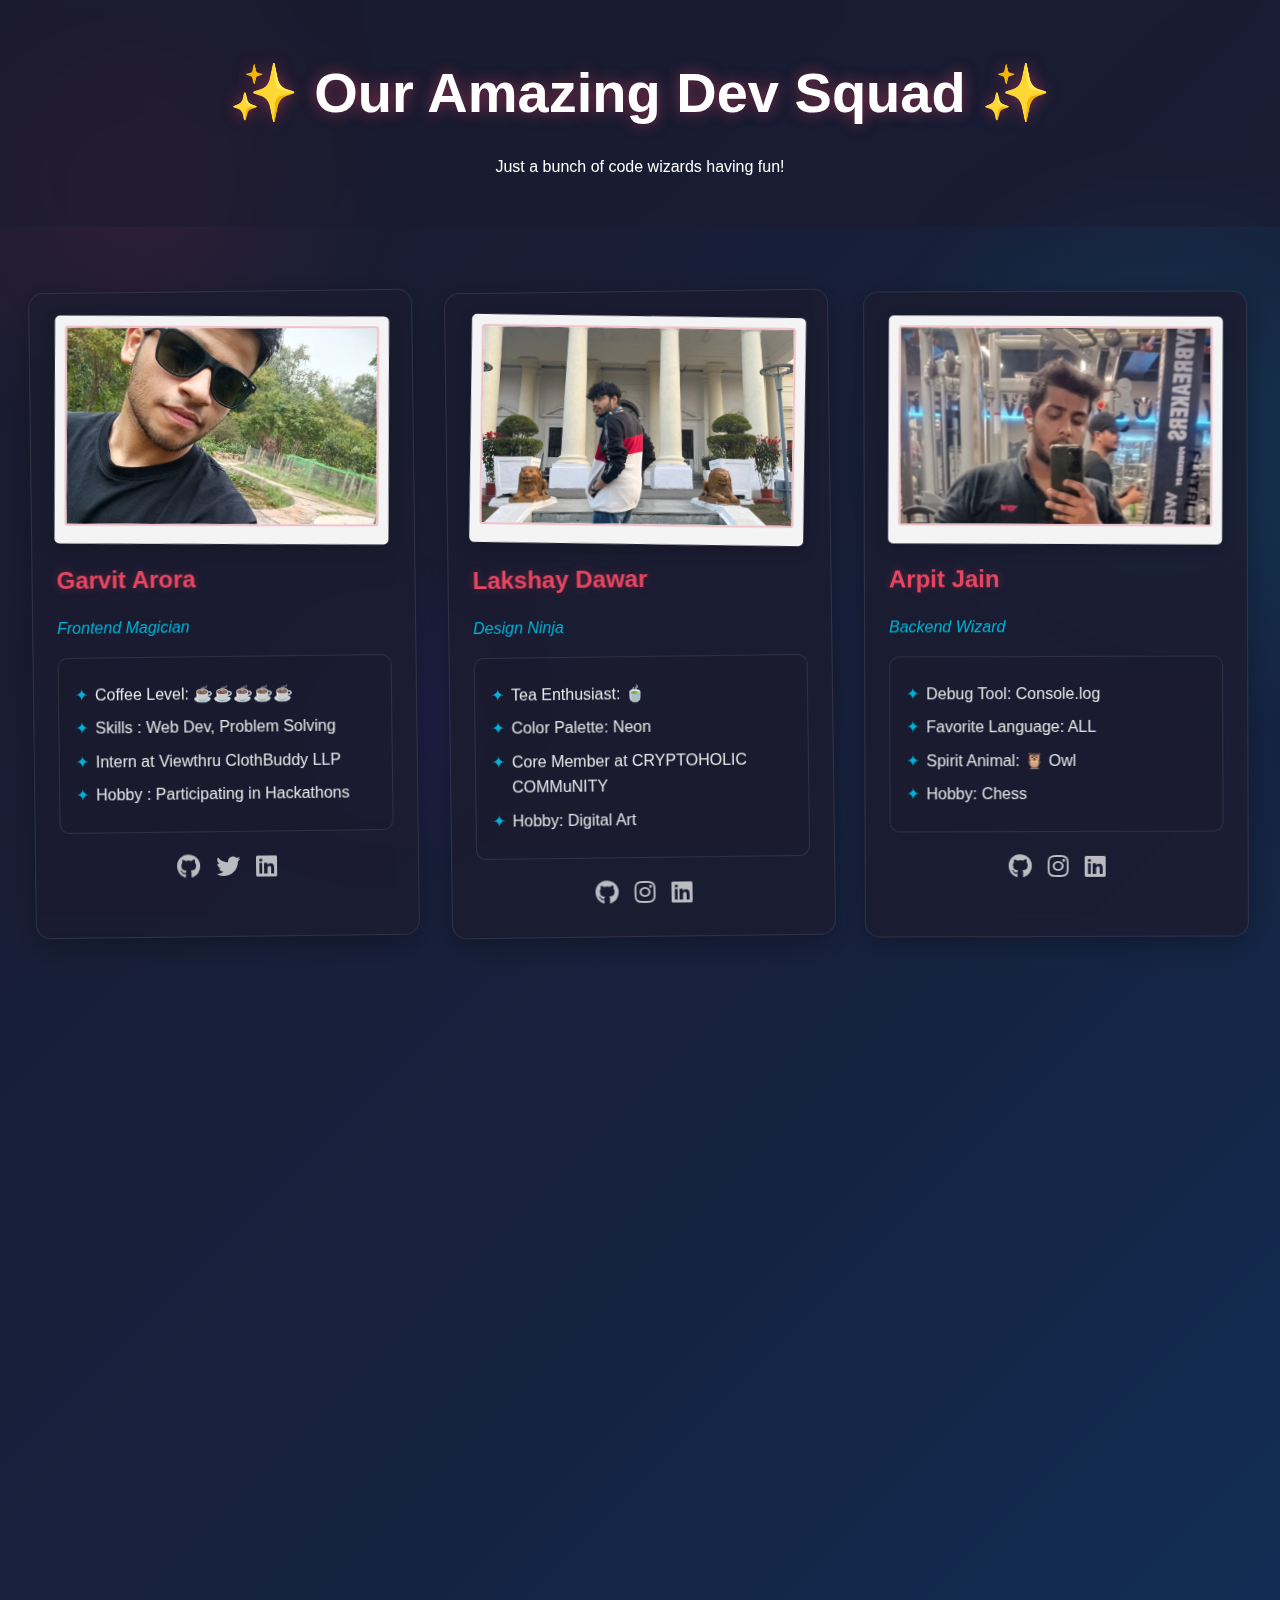
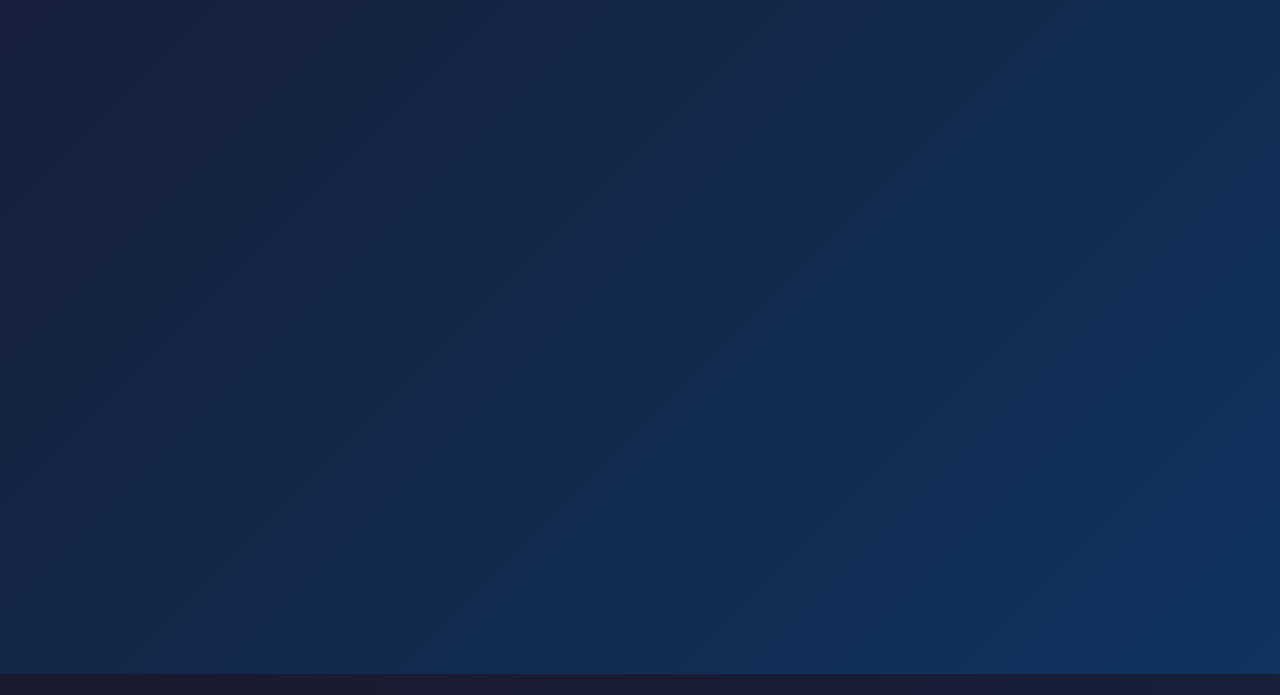
==== about-us.html @ 9c78f28b "adding about us page and linking it with index.html" ====
<!DOCTYPE html>
<html lang="en">
<head>
    <meta charset="UTF-8">
    <meta name="viewport" content="width=device-width, initial-scale=1.0">
    <title>Our Dev Squad Scrapbook</title>
    <link href="https://cdnjs.cloudflare.com/ajax/libs/font-awesome/6.0.0/css/all.min.css" rel="stylesheet">
    <link rel="stylesheet" href="about-us/styles-about-us.css">
</head>
<body>
    <header class="header">
        <h1>✨ Our Amazing Dev Squad ✨</h1>
        <p>Just a bunch of code wizards having fun!</p>
    </header>

    <div class="dev-grid">
        <div class="dev-card" style="--rotation: -2deg">
            <div class="polaroid" style="--img-rotation: 2deg">
                <img src="assets/garvit.jpg" alt="Alex" class="dev-image">
            </div>
            <div class="dev-info">
                <h3 class="dev-name">Garvit Arora</h3>
                <p class="dev-title">Frontend Magician</p> 
                <div class="dev-facts">
                    <div class="fact-item">Coffee Level: ☕☕☕☕☕</div>
                    <div class="fact-item">Skills : Web Dev, Problem Solving</div>
                    <div class="fact-item">Intern at Viewthru ClothBuddy LLP</div>
                    <div class="fact-item">Hobby : Participating in Hackathons</div>
                </div>
                <div class="dev-links">
                    <a href="https://github.com/garvit-arora" class="dev-link"><i class="fab fa-github"></i></a>
                    <a href="https://x.com/garvit_coder" class="dev-link"><i class="fab fa-twitter"></i></a>
                    <a href="https://www.linkedin.com/in/garvit-/" class="dev-link"><i class="fab fa-linkedin"></i></a>
                </div>
            </div>
        </div>

        <!-- Dev 2 -->
        <div class="dev-card" style="--rotation: 1deg">
            <div class="polaroid" style="--img-rotation: -1deg">
                <img src="assets/lakshay.jpg" alt="Sarah" class="dev-image">
            </div>
            <div class="dev-info">
                <h3 class="dev-name">Lakshay Dawar</h3>
                <p class="dev-title">Design Ninja</p>
                <div class="dev-facts">
                    <div class="fact-item">Tea Enthusiast: 🍵</div>
                    <div class="fact-item">Color Palette: Neon</div>
                    <div class="fact-item">Core Member at CRYPTOHOLIC COMMuNITY</div>
                    <div class="fact-item">Hobby: Digital Art</div>
                </div>
                <div class="dev-links">
                    <a href="https://github.com/L-akshay" class="dev-link"><i class="fab fa-github"></i></a>
                    <a href="https://www.instagram.com/__onlytecheii/" class="dev-link"><i class="fab fa-instagram"></i></a>
                    <a href="https://www.linkedin.com/in/lakshay-dawar/" class="dev-link"><i class="fab fa-linkedin"></i></a>
                </div>
            </div>
        </div>

        <!-- Dev 3 -->
        <div class="dev-card" style="--rotation: -1.5deg">
            <div class="polaroid" style="--img-rotation: 1.5deg">
                <img src="assets/arpit.jpg" alt="Raj" class="dev-image">
            </div>
            <div class="dev-info">
                <h3 class="dev-name">Arpit Jain</h3>
                <p class="dev-title">Backend Wizard</p>
                <div class="dev-facts">
                    <div class="fact-item">Debug Tool: Console.log</div>
                    <div class="fact-item">Favorite Language: ALL</div>
                    <div class="fact-item">Spirit Animal: 🦉 Owl</div>
                    <div class="fact-item">Hobby: Chess</div>
                </div>
                <div class="dev-links">
                    <a href="https://github.com/ArpitCodeHub" class="dev-link"><i class="fab fa-github"></i></a>
                    <a href="https://www.instagram.com/arpit_jain_07/" class="dev-link"><i class="fab fa-instagram"></i></a>
                    <a href="https://www.linkedin.com/in/arpit-jain-1a787a2b6/" class="dev-link"><i class="fab fa-linkedin"></i></a>
                </div>
            </div>
        </div>

        <!-- Dev 4 -->
        <div class="dev-card" style="--rotation: 2deg">
            <div class="polaroid" style="--img-rotation: -2deg">
                <img src="assets/arnav.jpg" alt="Maria" class="dev-image">
            </div>
            <div class="dev-info">
                <h3 class="dev-name">Arnav Sharma</h3>
                <p class="dev-title">Cloud Architect</p>
                <div class="dev-facts">
                    <div class="fact-item">Runs on: Energy Drinks</div>
                    <div class="fact-item">Favorite Tool: Docker</div>
                    <div class="fact-item">Spirit Animal: 🐋 Whale</div>
                    <div class="fact-item">Hobby: Rock Climbing</div>
                </div>
                <div class="dev-links">
                    <a href="https://github.com/arnavsharma990" class="dev-link"><i class="fab fa-github"></i></a>
                    <a href="https://www.instagram.com/_aarnaavvv_/" class="dev-link"><i class="fab fa-instagram"></i></a>
                    <a href="https://www.linkedin.com/in/arnavsharma990/" class="dev-link"><i class="fab fa-linkedin"></i></a>
                </div>
            </div>
        </div>

        <!-- Dev 5 -->
        <div class="dev-card" style="--rotation: -2.5deg">
            <div class="polaroid" style="--img-rotation: 2.5deg">
                <img src="assets/pallavi.jpg" alt="Pallavi" class="dev-image">
            </div>
            <div class="dev-info">
                <h3 class="dev-name">Pallavi Jain</h3>
                <p class="dev-title">Footer Designer and Animator</p>
                <div class="dev-facts">
                    <div class="fact-item">The Best Awarded Designer</div>
                    <div class="fact-item">Favorite Engine: Unity</div>
                    <div class="fact-item">Spirit Animal: 🐉 Dragon</div>
                    <div class="fact-item">Hobby: Game Jams</div>
                </div>
                <div class="dev-links">
                    <a href="https://github.com/pallavithegod" class="dev-link"><i class="fab fa-github"></i></a>
                    <a href="https://www.linkedin.com/in/pallavi-jain-4b340032a/" class="dev-link"><i class="fab fa-instagram"></i></a>
                    <a href="https://www.instagram.com/_jain.pallavii/" class="dev-link"><i class="fab fa-linkedin"></i></a>
                </div>
            </div>
        </div>

        <!-- Dev 6 -->
        <div class="dev-card" style="--rotation: 1.5deg">
            <div class="polaroid" style="--img-rotation: -1.5deg">
                <img src="assets/dhairya.jpg" alt="Luna" class="dev-image">
            </div>
            <div class="dev-info">
                <h3 class="dev-name">Dhairya Garg</h3>
                <p class="dev-title">ML Engineer</p>
                <div class="dev-facts">
                    <div class="fact-item">Dataset Size: Infinite</div>
                    <div class="fact-item">Favorite Model: GPT</div>
                    <div class="fact-item">Spirit Animal: 🐬 Dolphin</div>
                    <div class="fact-item">Hobby: Stargazing</div>
                </div>
                <div class="dev-links">
                    <a href="https://github.com/Dhairyagarg812" class="dev-link"><i class="fab fa-github"></i></a>
                    <a href="https://www.instagram.com/dhairya_garg2007/" class="dev-link"><i class="fab fa-instagram"></i></a>
                    <a href="https://www.linkedin.com/in/dhairya-garg-b67666320/" class="dev-link"><i class="fab fa-linkedin"></i></a>
                </div>
            </div>
        </div>

        <!-- Dev 7 -->
        <div class="dev-card" style="--rotation: -1deg">
            <div class="polaroid" style="--img-rotation: 1deg">
                <img src="assets/saiyam3.jpg" alt="Max" class="dev-image">
            </div>
            <div class="dev-info">
                <h3 class="dev-name">Saiyam Kumar</h3>
                <p class="dev-title">Security Expert</p>
                <div class="dev-facts">
                    <div class="fact-item">Password Strength: 💪💪💪</div>
                    <div class="fact-item">Favorite Tool: Wireshark</div>
                    <div class="fact-item">Spirit Animal: 🦅 Eagle</div>
                    <div class="fact-item">Hobby: Lock Picking</div>
                </div>
                <div class="dev-links">
                    <a href="https://github.com/SaiyamKumar510" class="dev-link"><i class="fab fa-github"></i></a>
                    <a href="https://www.instagram.com/saiyam3709/" class="dev-link"><i class="fab fa-instagram"></i></a>
                    <a href="https://www.linkedin.com/in/saiyam-kumar-0b8933324?utm_source=share&utm_campaign=share_via&utm_content=profile&utm_medium=android_app" class="dev-link"><i class="fab fa-linkedin"></i></a>
                </div>
            </div>
        </div>

        <!-- Dev 8 -->
        <div class="dev-card" style="--rotation: 2.5deg">
            <div class="polaroid" style="--img-rotation: -2.5deg">
                <img src="assets/kaavy.jpg" alt="Zoe" class="dev-image">
            </div>
            <div class="dev-info">
                <h3 class="dev-name">Kaavy Aggarwal</h3>
                <p class="dev-title">Frontend Designer</p>
                <div class="dev-facts">
                    <div class="fact-item">Pages Published: 20+</div>
                    <div class="fact-item">Favorite Platform: 127.0.0.1</div>
                    <div class="fact-item">Spirit Animal: 🦋 Butterfly</div>
                    <div class="fact-item">Hobby: Photography</div>
                </div>
                <div class="dev-links">
                    <a href="https://github.com/Kaavy05" class="dev-link"><i class="fab fa-github"></i></a>
                    <a href="https://www.instagram.com/i_am_kaavy?igsh=MW8zaXFpeWRhOWpsdQ==" class="dev-link"><i class="fab fa-instagram"></i></a>
                    <a href="https://www.linkedin.com/in/kaavy-aggarwal-15b639333?utm_source=share&utm_campaign=share_via&utm_content=profile&utm_medium=android_app" class="dev-link"><i class="fab fa-linkedin"></i></a>
                </div>
            </div>
        </div>
    </div>
    <script src="about-us/js-about-us.js"></script>
</body>
</html>
---- about-us/styles-about-us.css ----
:root {
    --gradient-bg: linear-gradient(135deg, #1a1a2e 0%, #16213e 50%, #0f3460 100%);
    --card-bg: rgba(26, 26, 46, 0.8);
    --accent1: #e94560;
    --accent2: #00b4d8;
    --accent3: #7209b7;
    --text: #ffffff;
    --card-shadow: 0 8px 32px rgba(0, 0, 0, 0.3);
}

* {
    margin: 0;
    padding: 0;
    box-sizing: border-box;
    font-family: 'Segoe UI', 'Arial', sans-serif;
}

body {
    background: var(--gradient-bg);
    color: var(--text);
    line-height: 1.6;
    min-height: 100vh;
    position: relative;
    overflow-x: hidden;
}

body::before {
    content: '';
    position: fixed;
    top: 0;
    left: 0;
    width: 100%;
    height: 100%;
    background: 
        radial-gradient(circle at 10% 20%, rgba(233, 69, 96, 0.1) 0%, transparent 20%),
        radial-gradient(circle at 90% 50%, rgba(0, 180, 216, 0.15) 0%, transparent 25%),
        radial-gradient(circle at 30% 80%, rgba(114, 9, 183, 0.1) 0%, transparent 15%);
    pointer-events: none;
    z-index: -1;
    animation: gradientShift 15s ease infinite;
}

@keyframes gradientShift {
    0% { transform: scale(1); }
    50% { transform: scale(1.1); }
    100% { transform: scale(1); }
}

.header {
    text-align: center;
    padding: 3rem 1rem;
    background: rgba(26, 26, 46, 0.5);
    backdrop-filter: blur(10px);
    margin-bottom: 2rem;
    position: relative;
    overflow: hidden;
}

.header h1 {
    font-size: 3.5rem;
    margin-bottom: 1rem;
    color: var(--text);
    text-shadow: 0 0 15px rgba(233, 69, 96, 0.5);
    animation: floatTitle 3s ease-in-out infinite;
}

@keyframes floatTitle {
    0%, 100% { transform: translateY(0); }
    50% { transform: translateY(-10px); }
}

.dev-grid {
    display: grid;
    grid-template-columns: repeat(auto-fit, minmax(300px, 1fr));
    gap: 2rem;
    padding: 2rem;
    max-width: 1400px;
    margin: 0 auto;
    position: relative;
    z-index: 1;
}

.dev-card {
    background: var(--card-bg);
    border-radius: 15px;
    padding: 1.5rem;
    position: relative;
    box-shadow: var(--card-shadow);
    transform: rotate(var(--rotation));
    transition: all 0.5s cubic-bezier(0.4, 0, 0.2, 1);
    backdrop-filter: blur(10px);
    border: 1px solid rgba(255, 255, 255, 0.1);
}

.dev-card:hover {
    transform: translateY(-15px) rotate(0) scale(1.02);
    box-shadow: 0 20px 40px rgba(0, 0, 0, 0.4);
    border-color: var(--accent1);
}

.polaroid {
    background: rgba(255, 255, 255, 0.95);
    padding: 10px;
    margin-bottom: 1rem;
    transform: rotate(var(--img-rotation));
    transition: transform 0.5s cubic-bezier(0.4, 0, 0.2, 1);
    border-radius: 5px;
    box-shadow: 0 5px 15px rgba(0, 0, 0, 0.2);
}

.dev-card:hover .polaroid {
    transform: rotate(0) scale(1.05);
}

.dev-image {
    width: 100%;
    height: 200px;
    object-fit: cover;
    border: 2px solid rgba(233, 69, 96, 0.3);
    border-radius: 3px;
    transition: filter 0.3s ease;
}

.dev-card:hover .dev-image {
    filter: brightness(1.1);
}

.dev-name {
    font-size: 1.5rem;
    margin: 1rem 0;
    color: var(--accent1);
    text-shadow: 0 0 10px rgba(233, 69, 96, 0.3);
    transition: color 0.3s ease;
}

.dev-card:hover .dev-name {
    color: var(--accent2);
}

.dev-title {
    color: var(--accent2);
    font-style: italic;
    margin-bottom: 1rem;
    transition: color 0.3s ease;
}

.dev-facts {
    background: rgba(26, 26, 46, 0.5);
    padding: 1rem;
    border-radius: 10px;
    margin: 1rem 0;
    border: 1px solid rgba(255, 255, 255, 0.1);
    transition: transform 0.3s ease;
}

.dev-card:hover .dev-facts {
    transform: translateX(5px);
    border-color: var(--accent2);
}

.fact-item {
    margin: 0.5rem 0;
    padding-left: 20px;
    position: relative;
    color: rgba(255, 255, 255, 0.9);
    transition: transform 0.3s ease;
}

.fact-item:hover {
    transform: translateX(5px);
    color: var(--accent1);
}

.fact-item::before {
    content: '✦';
    position: absolute;
    left: 0;
    color: var(--accent2);
    transition: color 0.3s ease;
}

.dev-links {
    display: flex;
    gap: 1rem;
    justify-content: center;
    margin-top: 1rem;
}

.dev-link {
    color: var(--text);
    text-decoration: none;
    font-size: 1.5rem;
    transition: all 0.5s cubic-bezier(0.4, 0, 0.2, 1);
    opacity: 0.7;
}

.dev-link:hover {
    transform: scale(1.3) rotate(360deg);
    color: var(--accent1);
    opacity: 1;
    text-shadow: 0 0 10px var(--accent1);
}

.particle {
    position: fixed;
    background: linear-gradient(45deg, var(--accent1), var(--accent2));
    border-radius: 50%;
    pointer-events: none;
    animation: float 20s linear infinite;
    opacity: 0;
}

@keyframes float {
    0% {
        transform: translateY(100vh) scale(0);
        opacity: 0;
    }
    10% {
        opacity: 0.5;
    }
    90% {
        opacity: 0.5;
    }
    100% {
        transform: translateY(-100vh) scale(1);
        opacity: 0;
    }
}

@media (max-width: 768px) {
    .dev-grid {
        grid-template-columns: 1fr;
        padding: 1rem;
    }
    
    .header h1 {
        font-size: 2.5rem;
    }
}
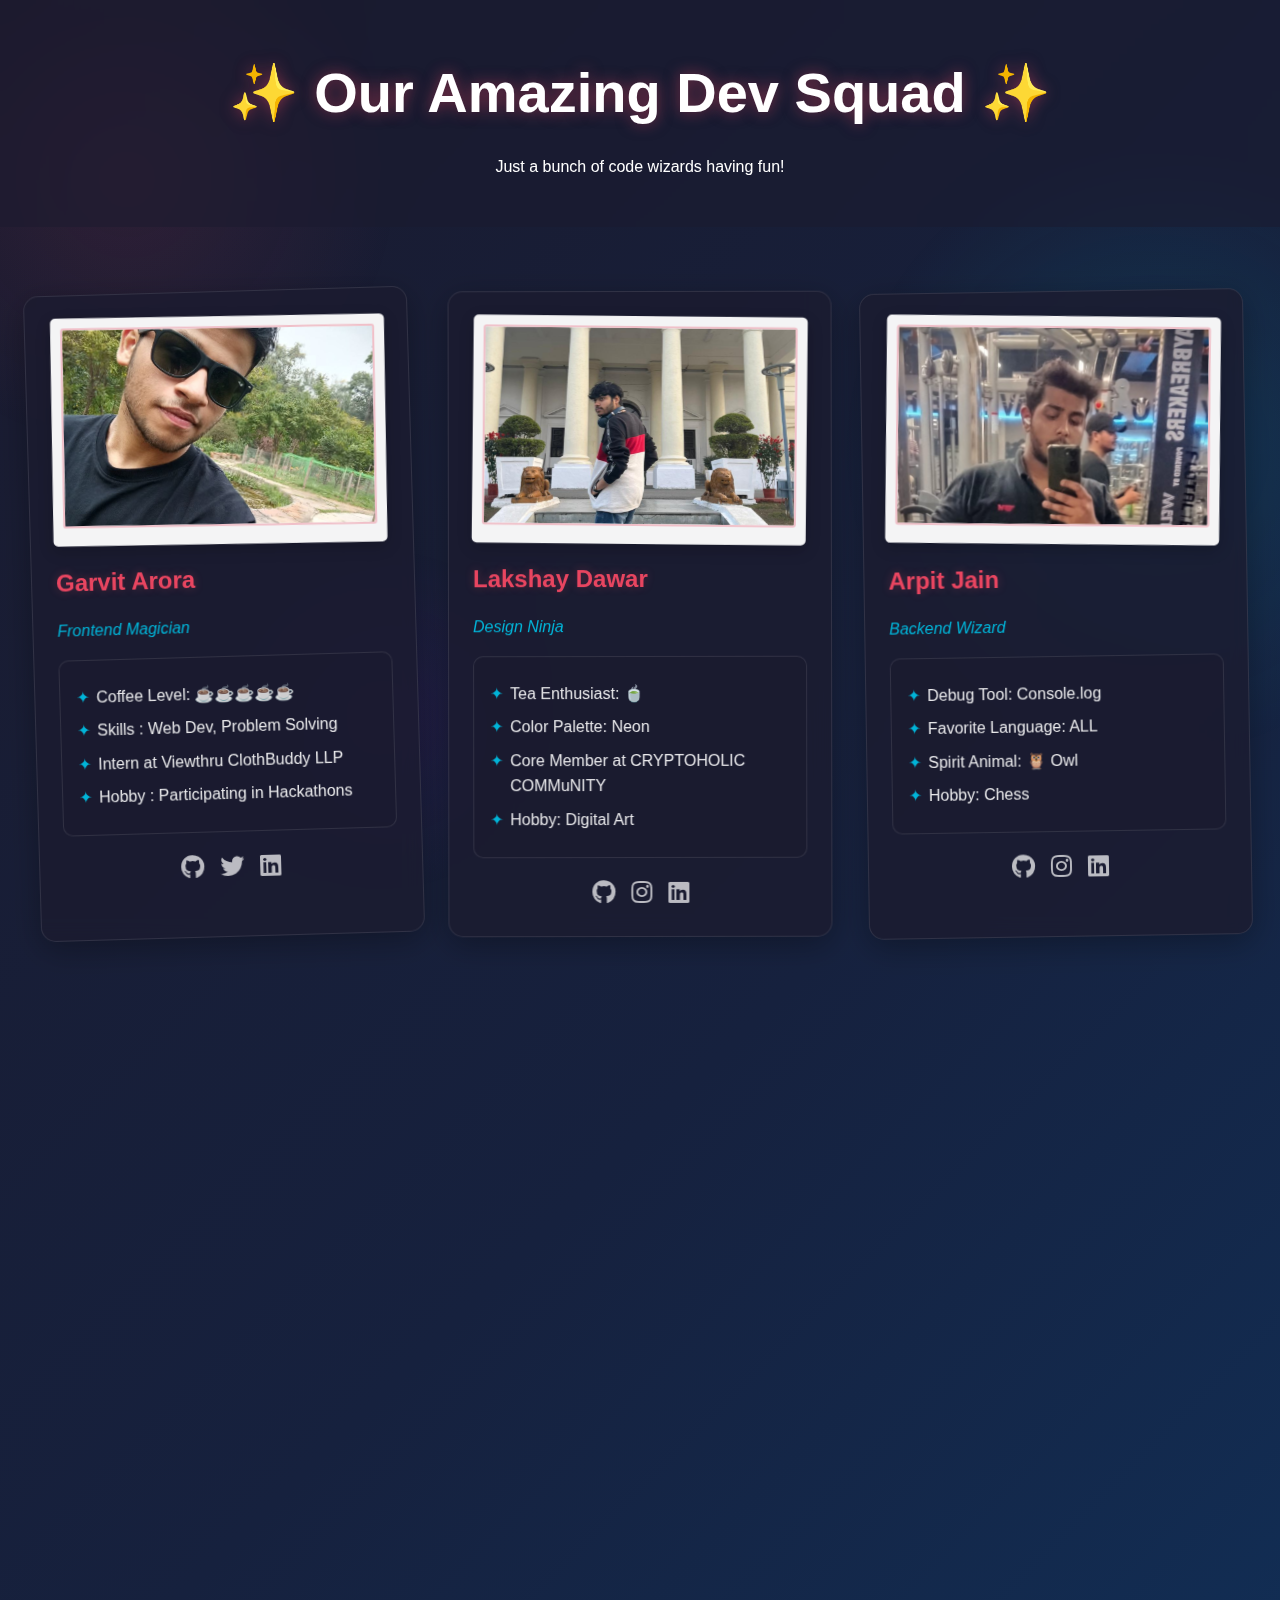
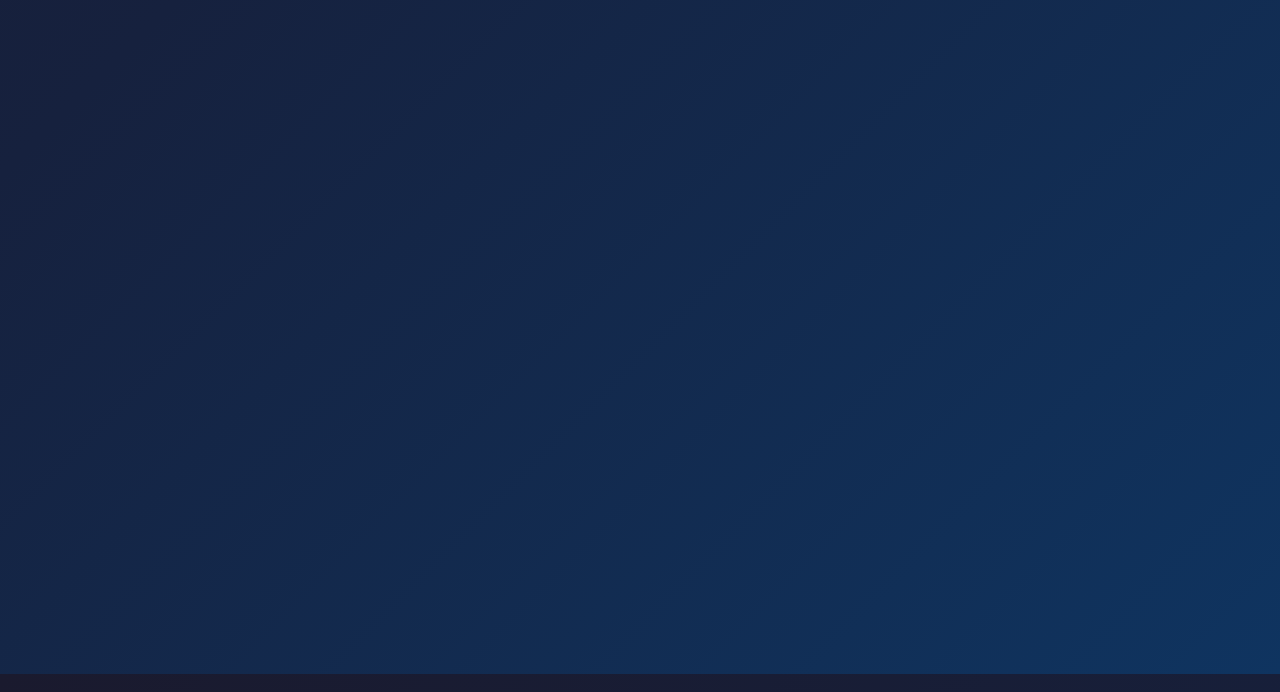
==== commit 0f4c0605: "fixed font and few issues" ====
--- a/about-us.html
+++ b/about-us.html
@@ -16,7 +16,7 @@
     <div class="dev-grid">
         <div class="dev-card" style="--rotation: -2deg">
             <div class="polaroid" style="--img-rotation: 2deg">
-                <img src="assets/garvit.jpg" alt="Alex" class="dev-image">
+                <img src="assets/garvit.jpg" alt="Garvit" class="dev-image">
             </div>
             <div class="dev-info">
                 <h3 class="dev-name">Garvit Arora</h3>
@@ -38,7 +38,7 @@
         <!-- Dev 2 -->
         <div class="dev-card" style="--rotation: 1deg">
             <div class="polaroid" style="--img-rotation: -1deg">
-                <img src="assets/lakshay.jpg" alt="Sarah" class="dev-image">
+                <img src="assets/lakshay.jpg" alt="Lakshay" class="dev-image">
             </div>
             <div class="dev-info">
                 <h3 class="dev-name">Lakshay Dawar</h3>
@@ -60,7 +60,7 @@
         <!-- Dev 3 -->
         <div class="dev-card" style="--rotation: -1.5deg">
             <div class="polaroid" style="--img-rotation: 1.5deg">
-                <img src="assets/arpit.jpg" alt="Raj" class="dev-image">
+                <img src="assets/arpit.jpg" alt="Arpit" class="dev-image">
             </div>
             <div class="dev-info">
                 <h3 class="dev-name">Arpit Jain</h3>
@@ -82,7 +82,7 @@
         <!-- Dev 4 -->
         <div class="dev-card" style="--rotation: 2deg">
             <div class="polaroid" style="--img-rotation: -2deg">
-                <img src="assets/arnav.jpg" alt="Maria" class="dev-image">
+                <img src="assets/arnav.jpg" alt="Arnav" class="dev-image">
             </div>
             <div class="dev-info">
                 <h3 class="dev-name">Arnav Sharma</h3>
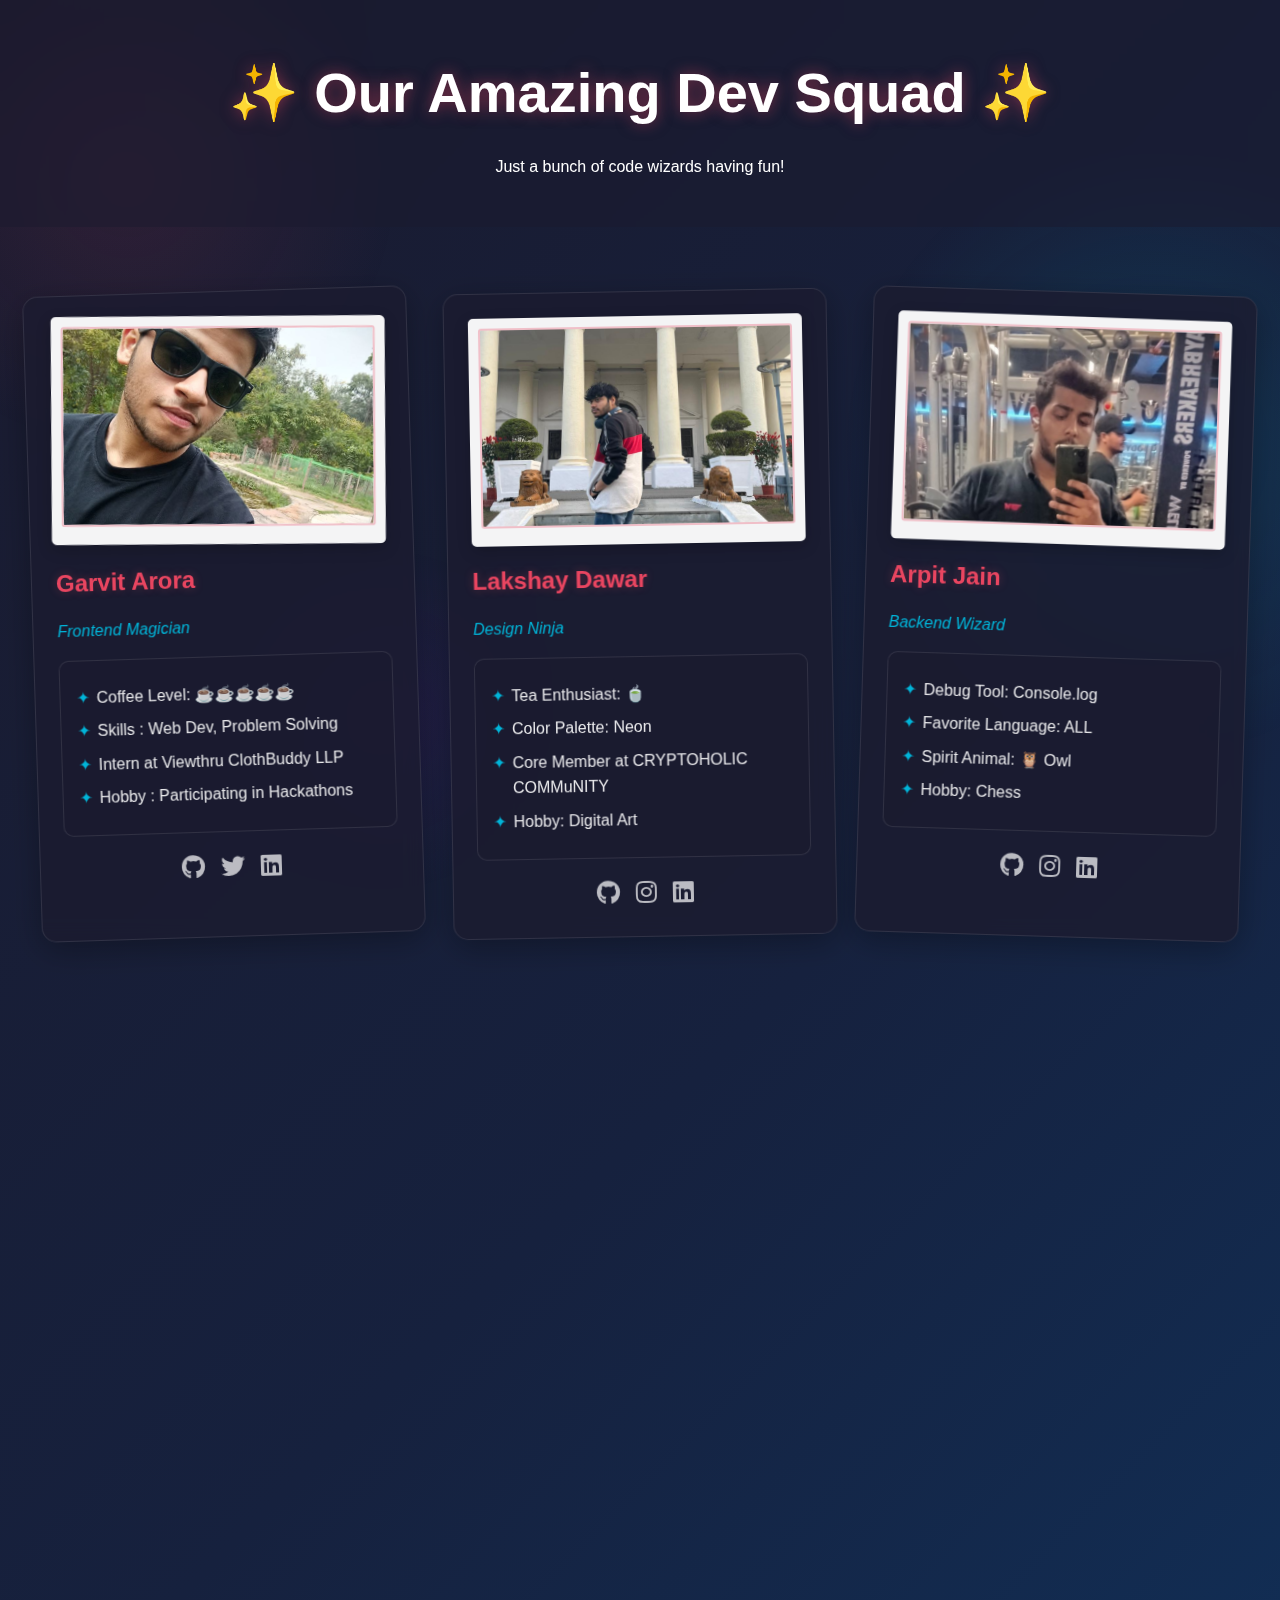
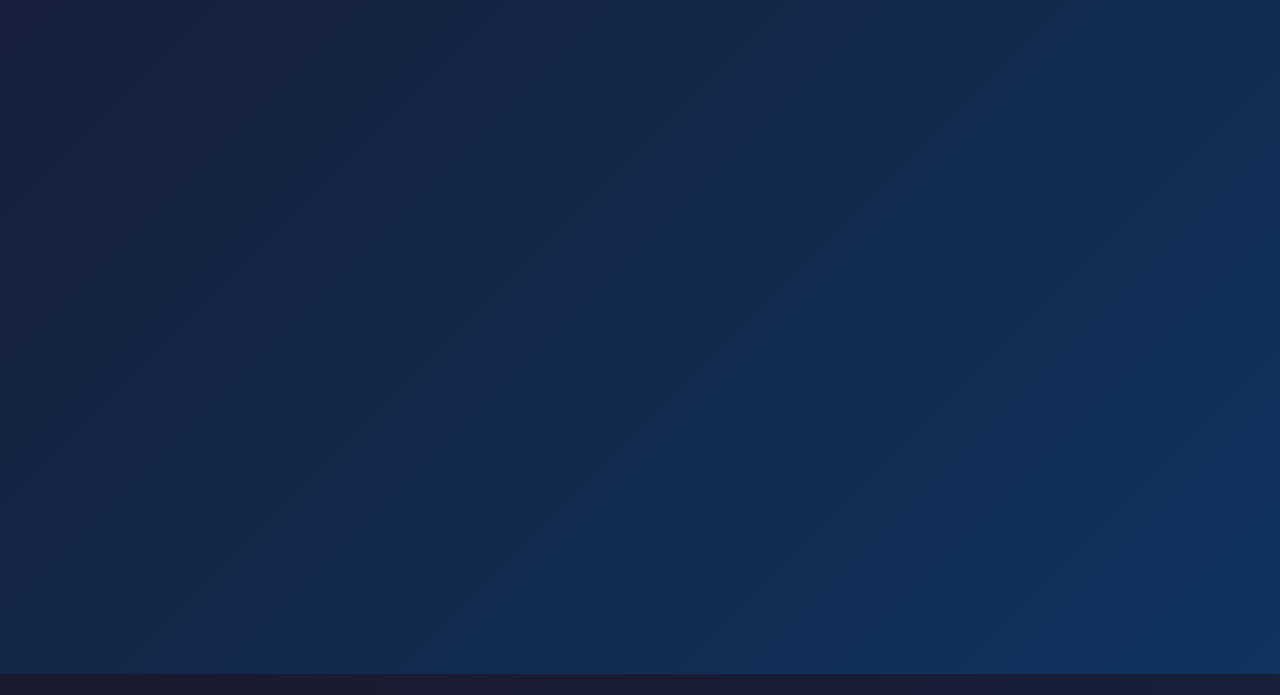
==== commit b8401340: "fixed Pallavi" ====
--- a/about-us.html
+++ b/about-us.html
@@ -108,9 +108,9 @@
             </div>
             <div class="dev-info">
                 <h3 class="dev-name">Pallavi Jain</h3>
-                <p class="dev-title">Footer Designer and Animator</p>
+                <p class="dev-title">Web Enthusiast</p>
                 <div class="dev-facts">
-                    <div class="fact-item">The Best Awarded Designer</div>
+                    <div class="fact-item">Master of DSA in JAVA</div>
                     <div class="fact-item">Favorite Engine: Unity</div>
                     <div class="fact-item">Spirit Animal: 🐉 Dragon</div>
                     <div class="fact-item">Hobby: Game Jams</div>
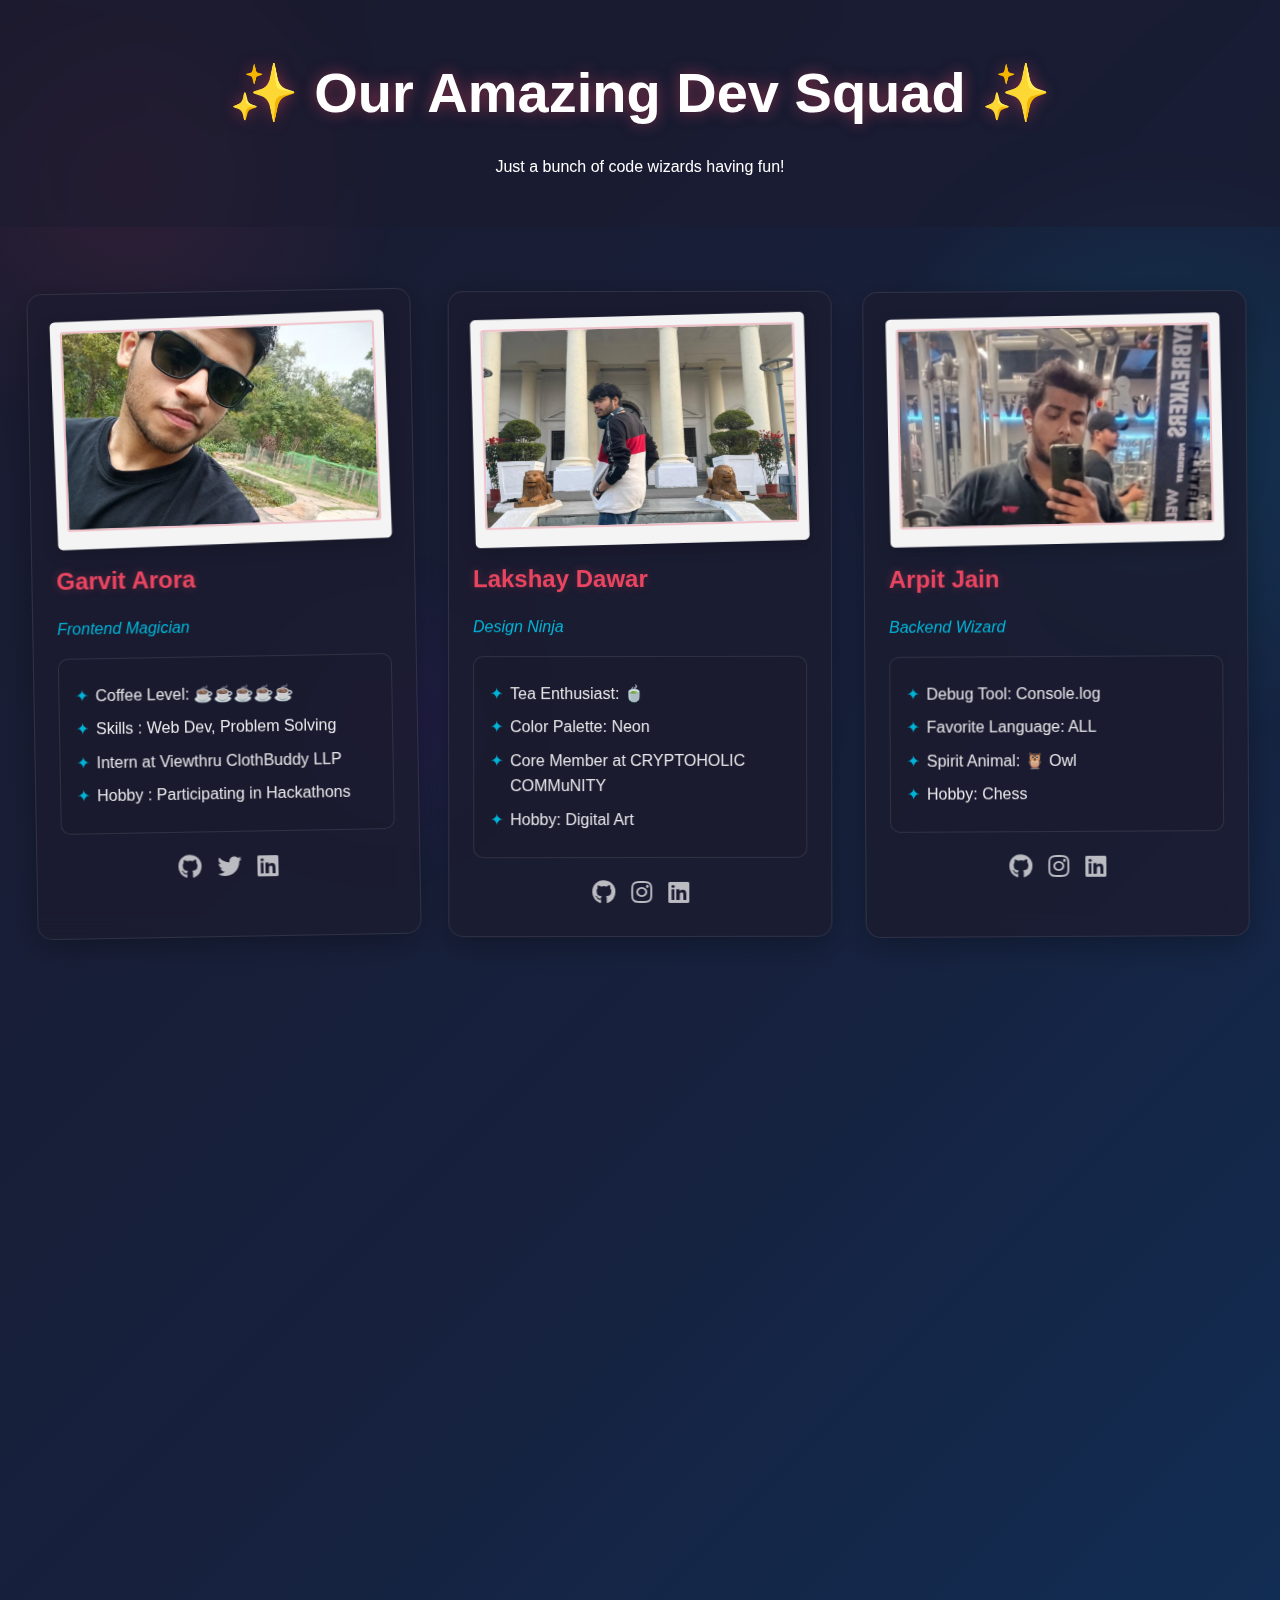
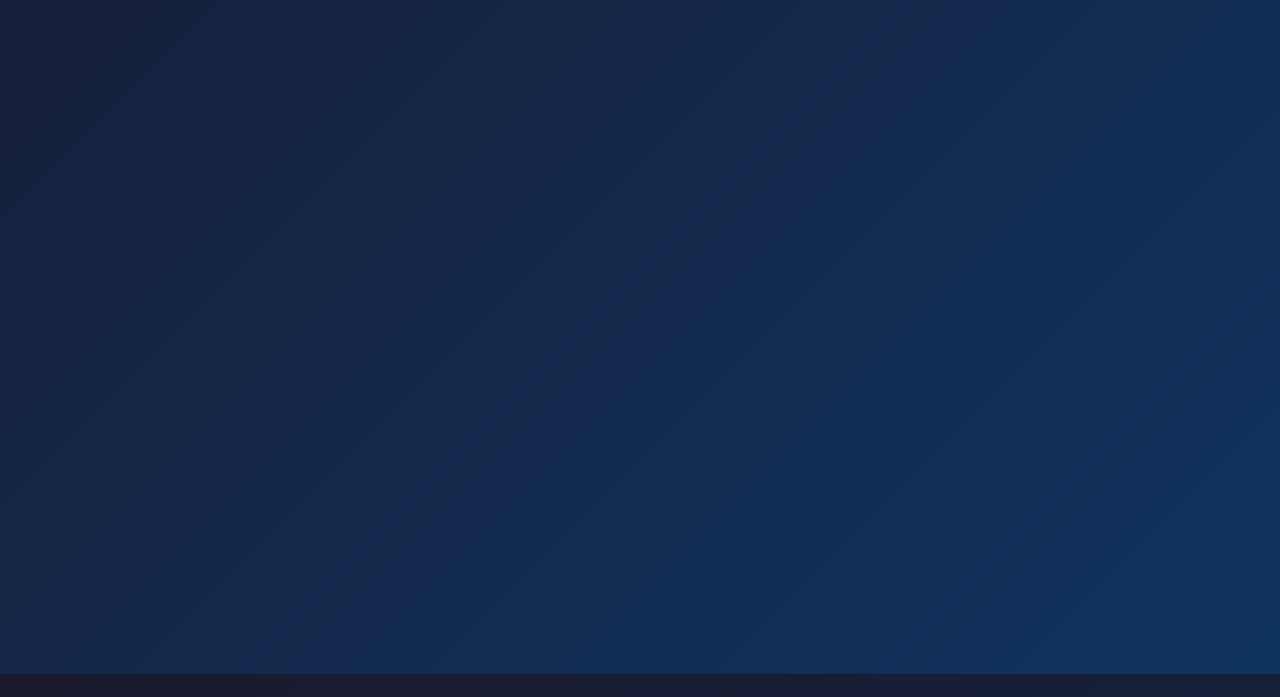
==== commit 01ffadcf: "fixed favicon" ====
--- a/about-us.html
+++ b/about-us.html
@@ -4,6 +4,8 @@
     <meta charset="UTF-8">
     <meta name="viewport" content="width=device-width, initial-scale=1.0">
     <title>Our Dev Squad Scrapbook</title>
+    <link rel="icon" type="image/x-icon" href="assets/logo.jpg">
+
     <link href="https://cdnjs.cloudflare.com/ajax/libs/font-awesome/6.0.0/css/all.min.css" rel="stylesheet">
     <link rel="stylesheet" href="about-us/styles-about-us.css">
 </head>
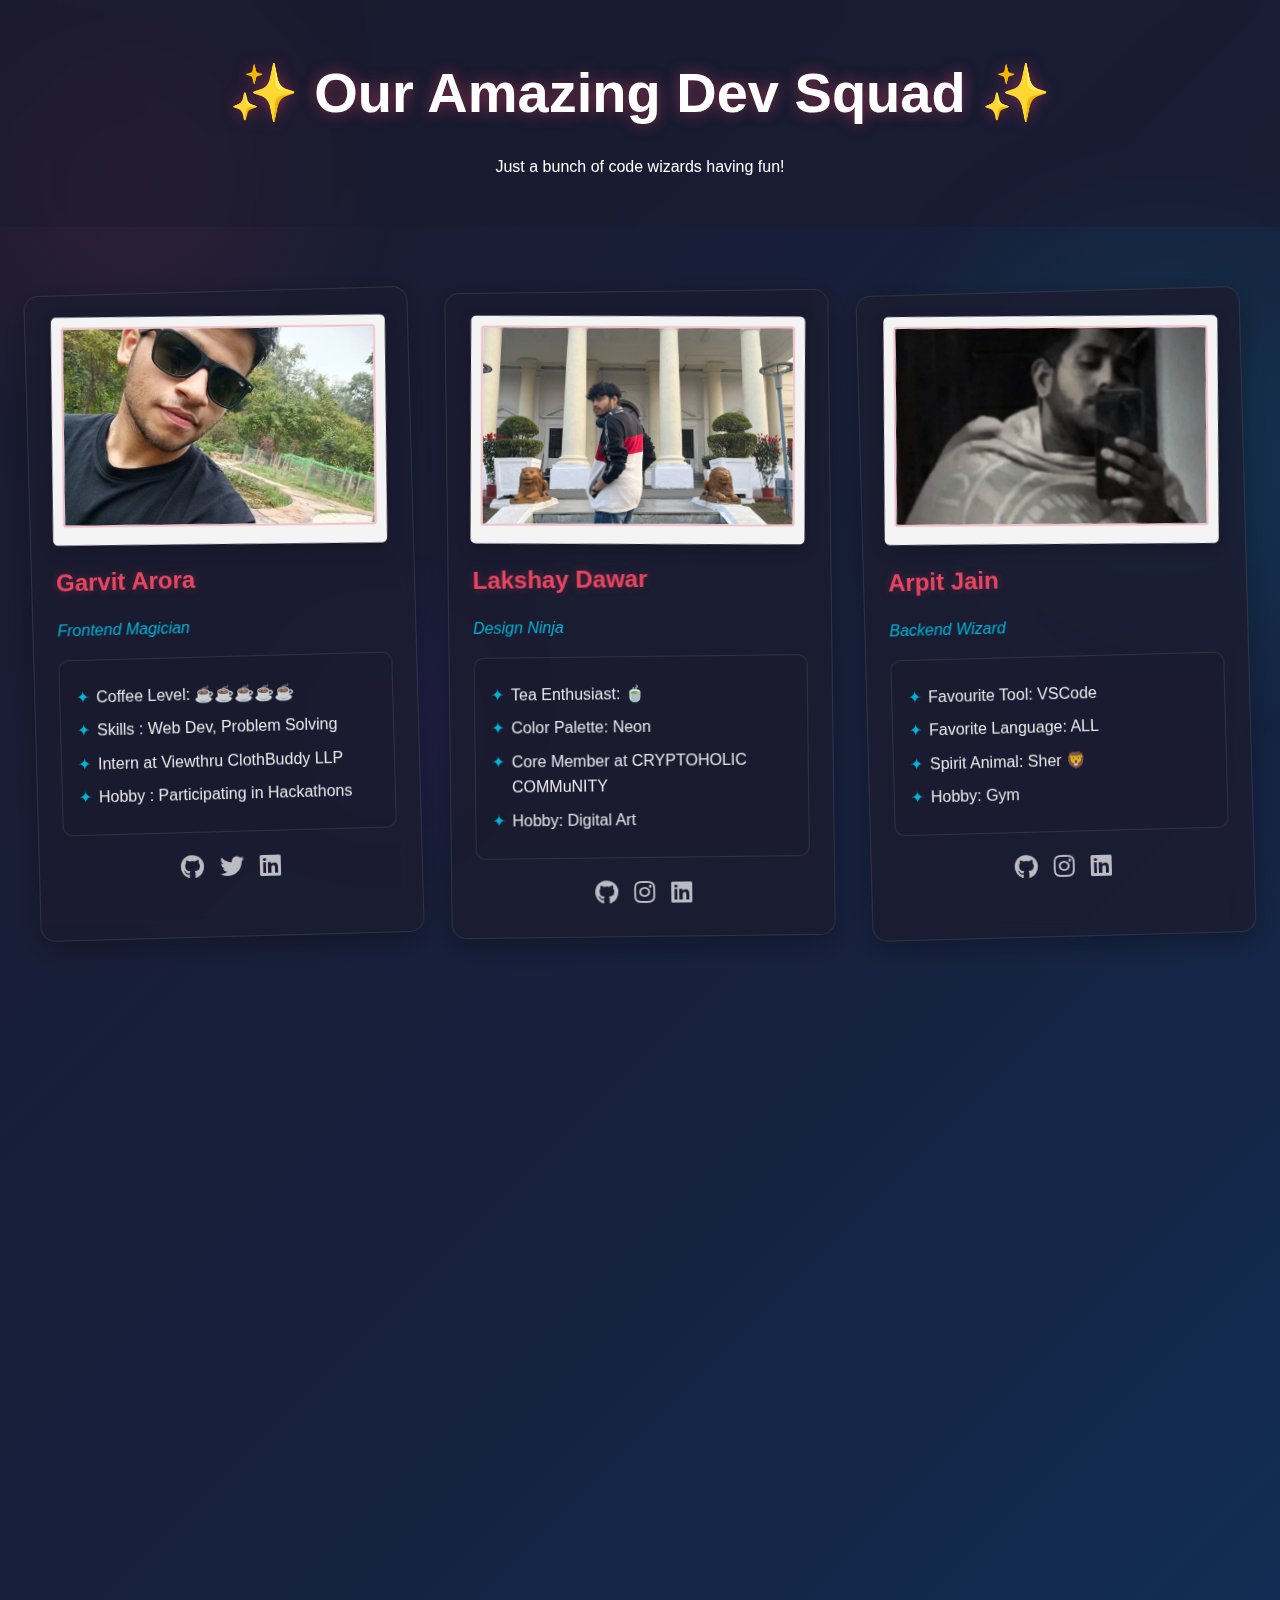
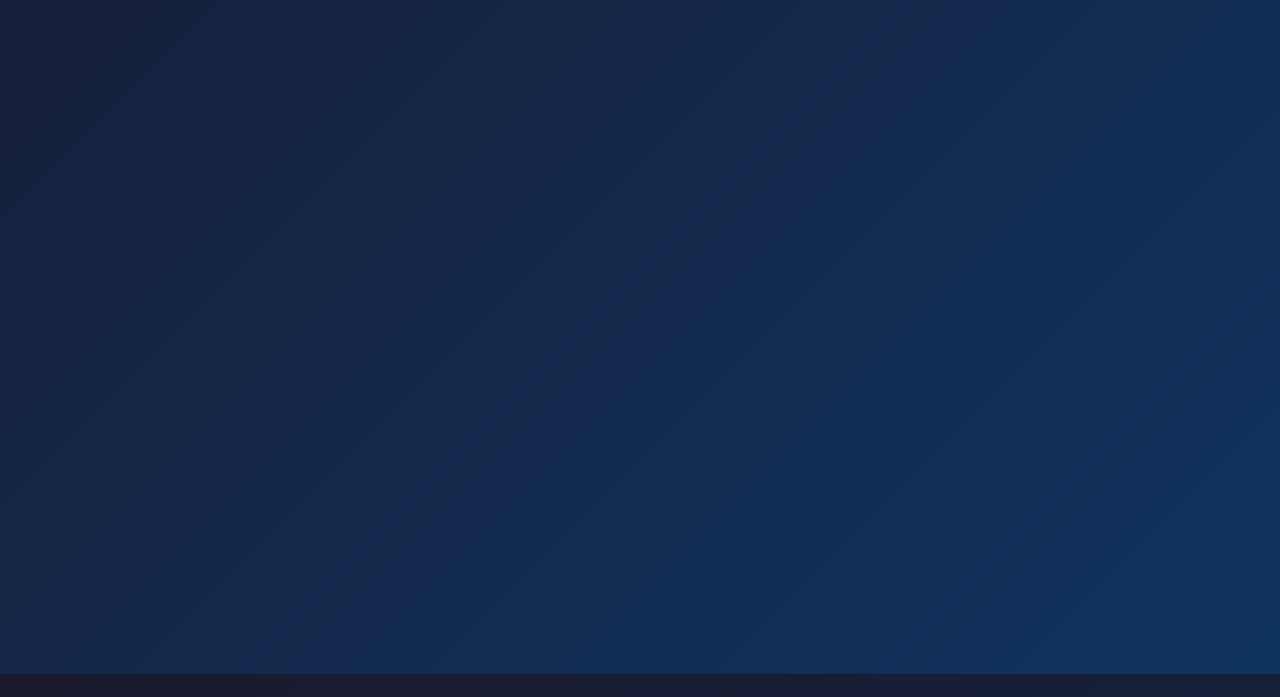
==== commit a31a0468: "updated about us" ====
--- a/about-us.html
+++ b/about-us.html
@@ -62,16 +62,16 @@
         <!-- Dev 3 -->
         <div class="dev-card" style="--rotation: -1.5deg">
             <div class="polaroid" style="--img-rotation: 1.5deg">
-                <img src="assets/arpit.jpg" alt="Arpit" class="dev-image">
+                <img src="assets/ARPIT3.jpg" alt="Arpit" class="dev-image">
             </div>
             <div class="dev-info">
                 <h3 class="dev-name">Arpit Jain</h3>
                 <p class="dev-title">Backend Wizard</p>
                 <div class="dev-facts">
-                    <div class="fact-item">Debug Tool: Console.log</div>
+                    <div class="fact-item">Favourite Tool: VSCode</div>
                     <div class="fact-item">Favorite Language: ALL</div>
-                    <div class="fact-item">Spirit Animal: 🦉 Owl</div>
-                    <div class="fact-item">Hobby: Chess</div>
+                    <div class="fact-item">Spirit Animal: Sher &#129409;</div>
+                    <div class="fact-item">Hobby: Gym</div>
                 </div>
                 <div class="dev-links">
                     <a href="https://github.com/ArpitCodeHub" class="dev-link"><i class="fab fa-github"></i></a>
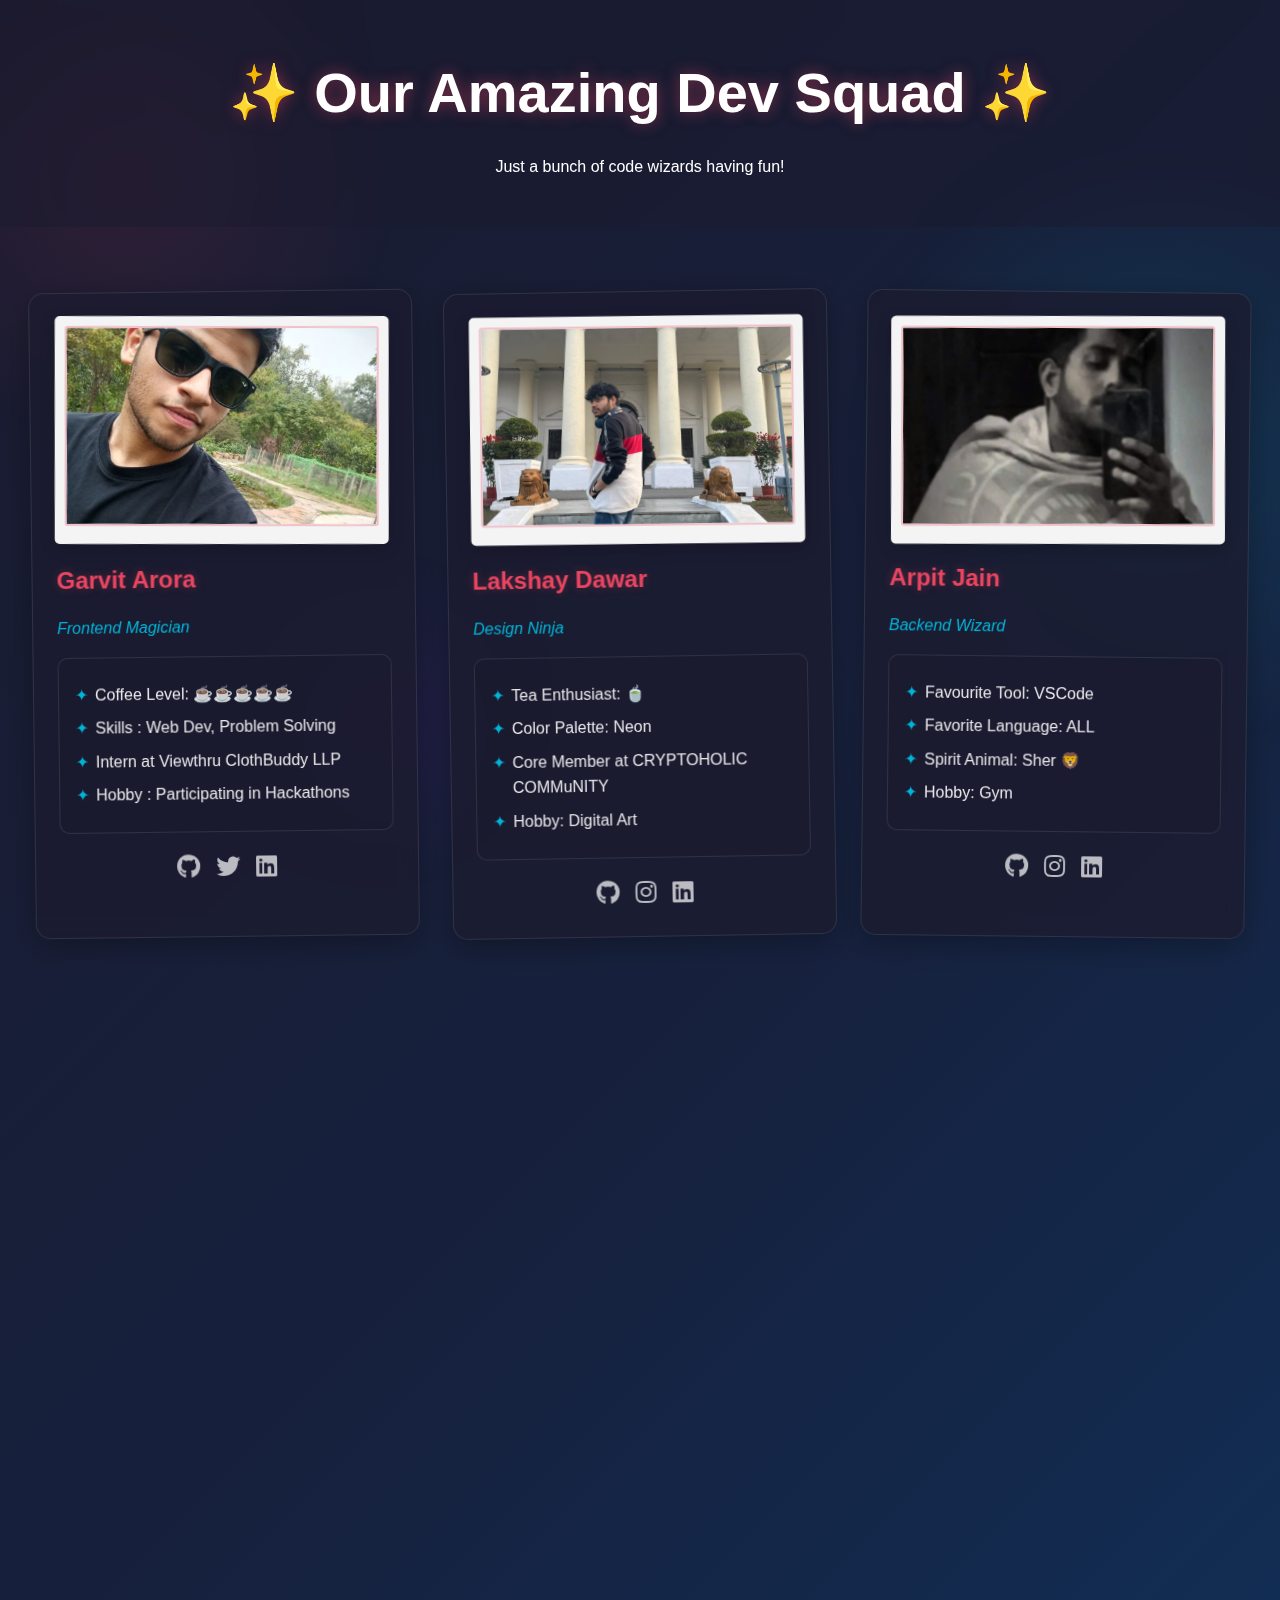
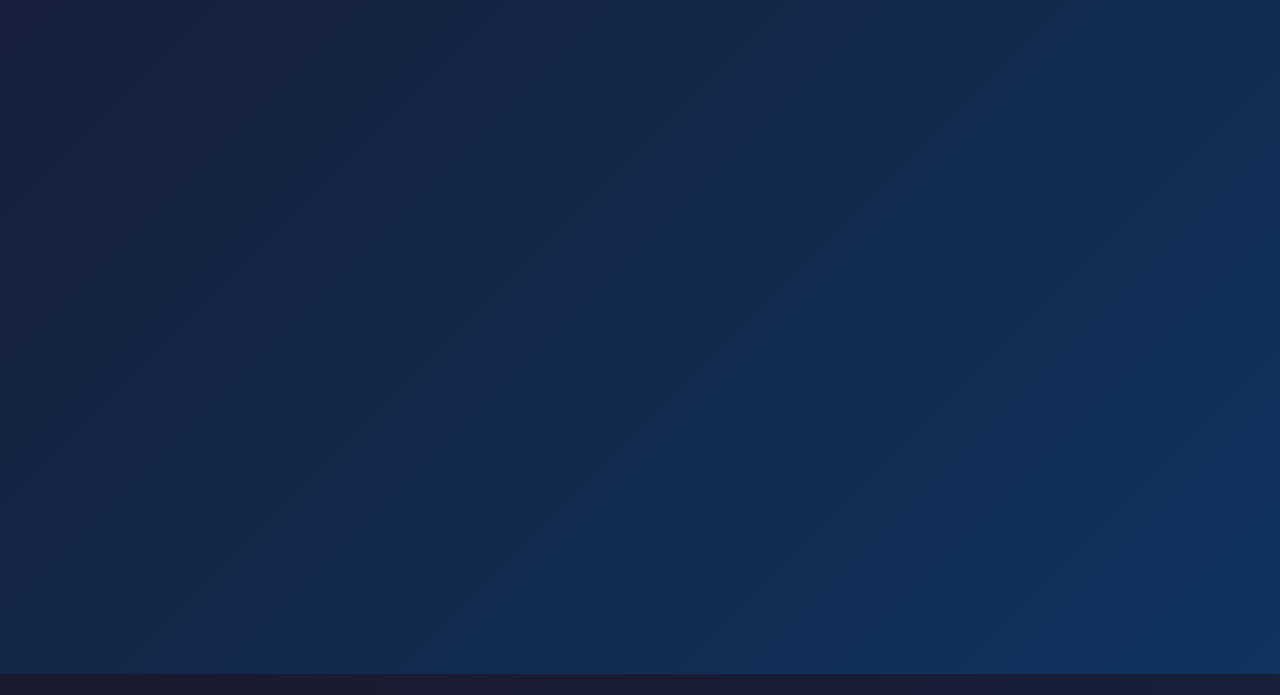
==== commit aaacd44d: "updated font" ====
--- a/about-us.html
+++ b/about-us.html
@@ -8,6 +8,7 @@
 
     <link href="https://cdnjs.cloudflare.com/ajax/libs/font-awesome/6.0.0/css/all.min.css" rel="stylesheet">
     <link rel="stylesheet" href="about-us/styles-about-us.css">
+    <link href="https://fonts.googleapis.com/css2?family=Comfortaa:wght@400;700&display=swap" rel="stylesheet">
 </head>
 <body>
     <header class="header">
--- a/about-us/styles-about-us.css
+++ b/about-us/styles-about-us.css
@@ -22,6 +22,7 @@
     min-height: 100vh;
     position: relative;
     overflow-x: hidden;
+    font-family: "Comfortaa", sans-serif;
 }
 
 body::before {
